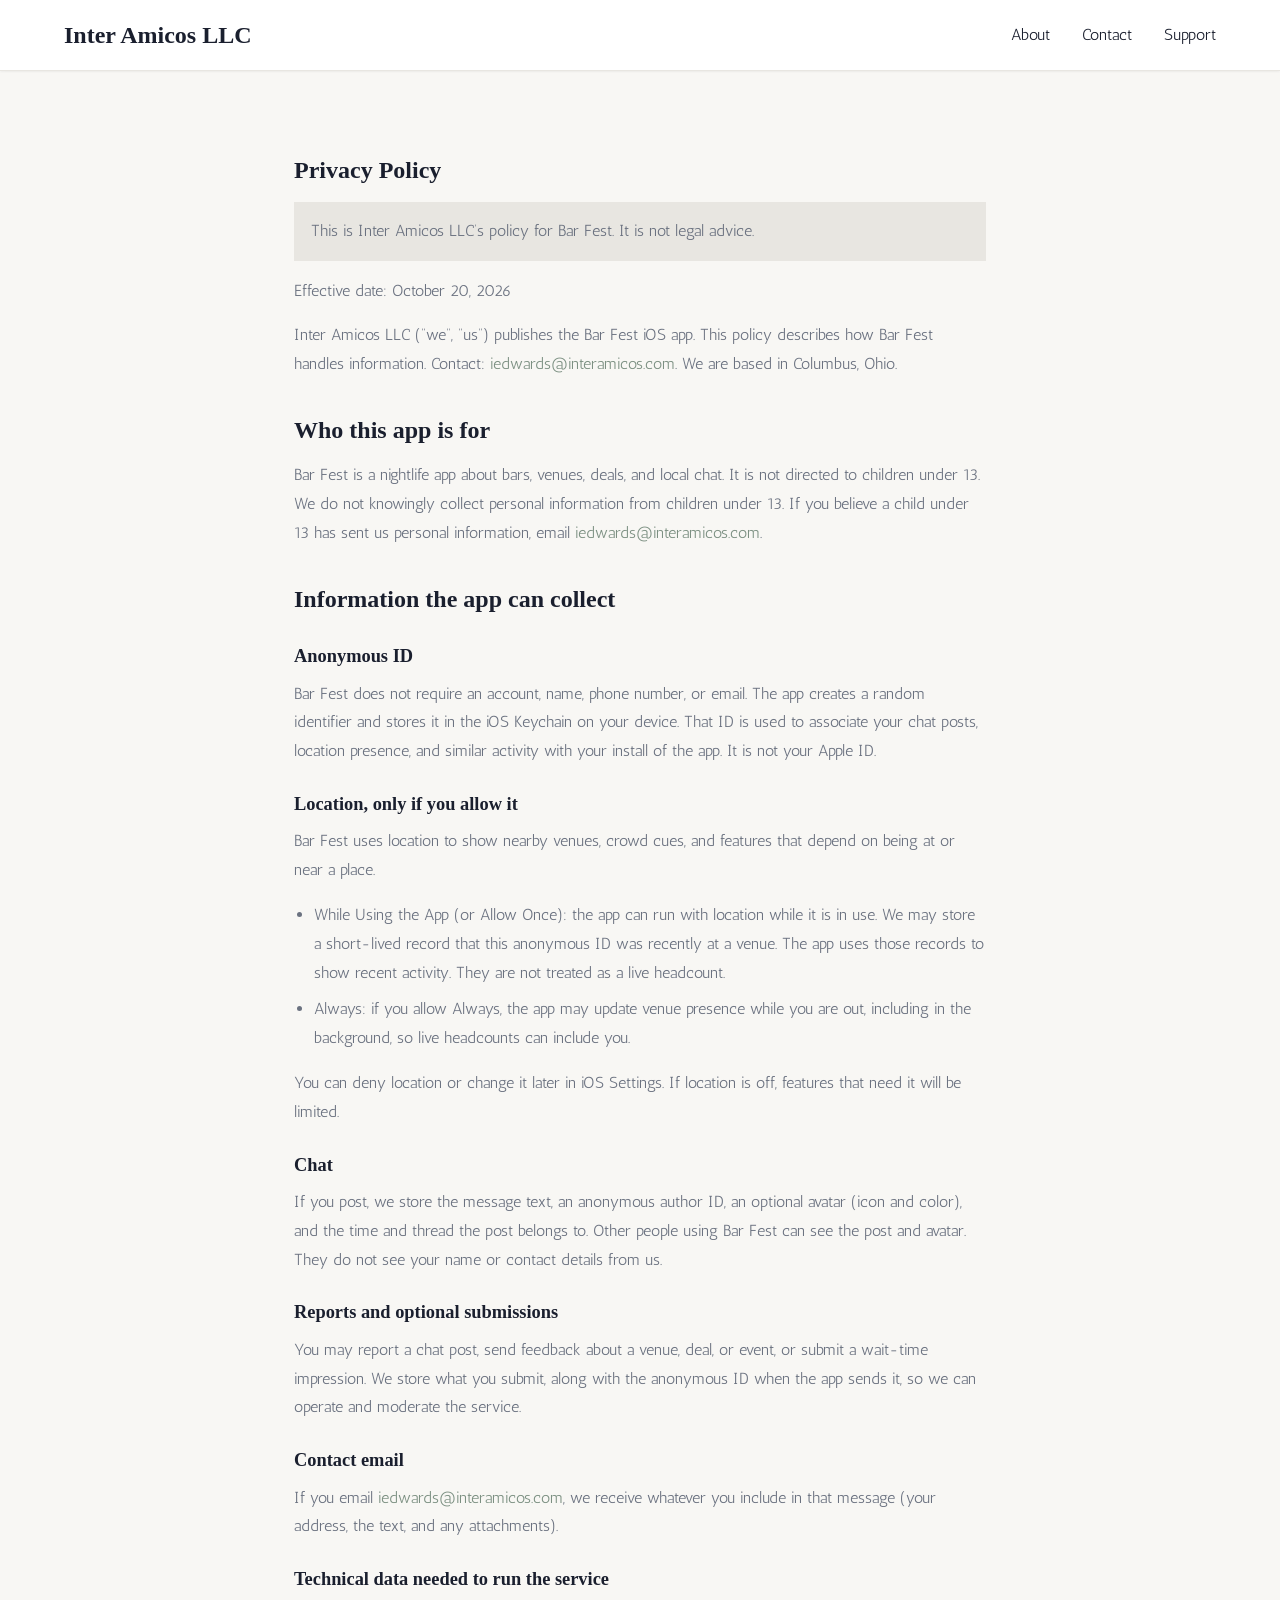
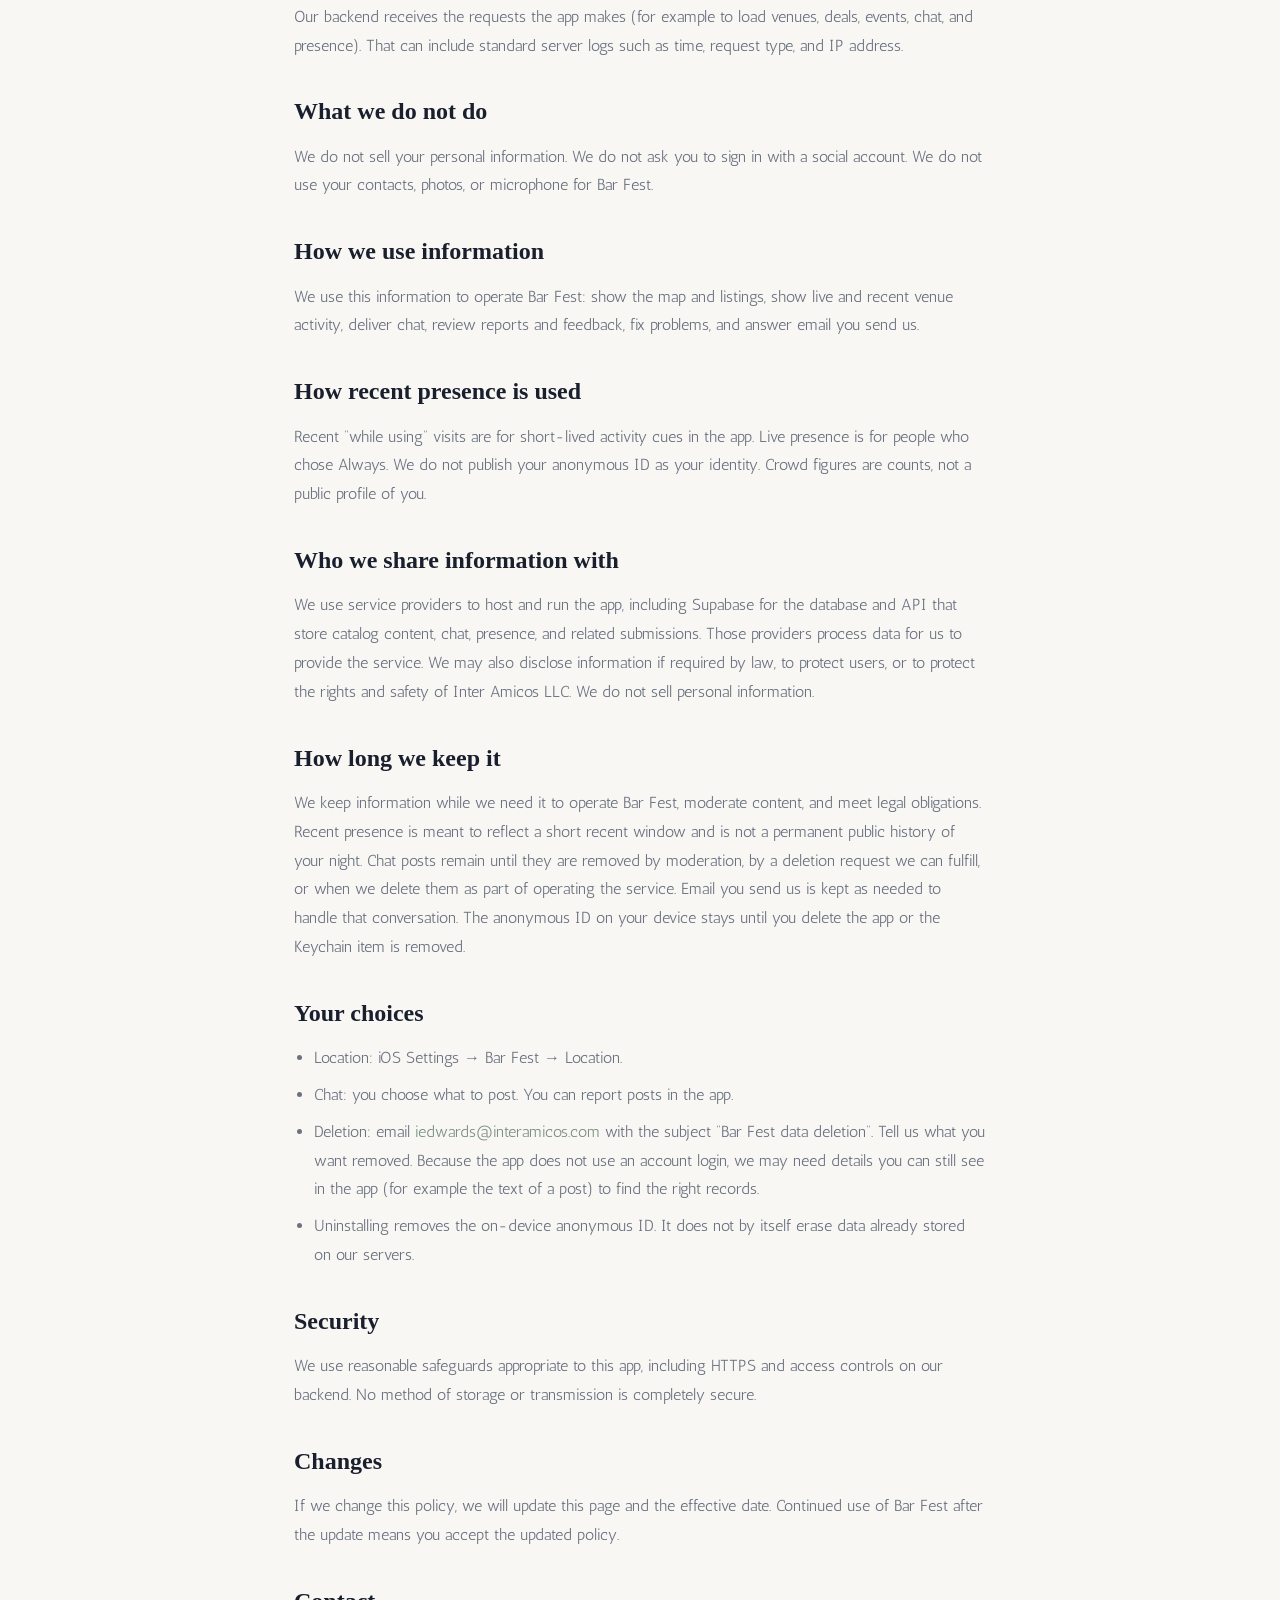
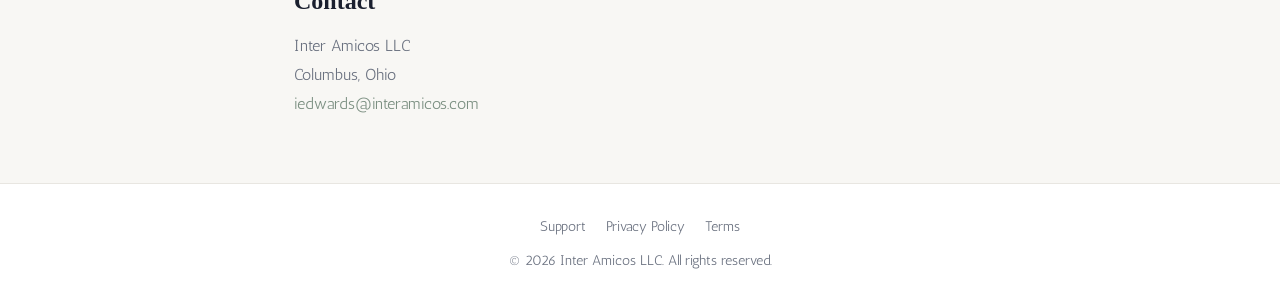
==== privacy/index.html @ 0a15ab3c "v.1 attempt to adjust website to serve as Support URL for Bar Fest app publication Co-authored-by: C" ====
<!DOCTYPE html>
<html lang="en">
<head>
    <meta charset="UTF-8">
    <meta name="viewport" content="width=device-width, initial-scale=1.0">
    <meta name="description" content="Privacy Policy for the Bar Fest iOS app, published by Inter Amicos LLC.">
    <title>Privacy Policy | Inter Amicos LLC</title>
    <link rel="canonical" href="https://iamicos.com/privacy">
    <link rel="stylesheet" href="../global.css">
    <link rel="preconnect" href="https://fonts.googleapis.com">
    <link rel="preconnect" href="https://fonts.gstatic.com" crossorigin>
    <link href="https://fonts.googleapis.com/css2?family=Antic&family=Signifier:wght@400;500;600&family=JetBrains+Mono:wght@400;500&display=swap" rel="stylesheet">
</head>
<body>
    <header class="header">
        <nav class="nav container">
            <div class="nav-brand">
                <a href="/" class="logo-link"><h1 class="logo">Inter Amicos LLC</h1></a>
            </div>
            <ul class="nav-links">
                <li><a href="/#about" class="nav-link">About</a></li>
                <li><a href="/#contact" class="nav-link">Contact</a></li>
                <li><a href="/support" class="nav-link">Support</a></li>
            </ul>
        </nav>
    </header>

    <main>
        <article class="section doc">
            <div class="container doc-container">
                <h2 class="section-title doc-title">Privacy Policy</h2>

                <p class="policy-note">This is Inter Amicos LLC’s policy for Bar Fest. It is not legal advice.</p>

                <p>Effective date: October 20, 2026</p>
                <p>Inter Amicos LLC (“we”, “us”) publishes the Bar Fest iOS app. This policy describes how Bar Fest handles information. Contact: <a href="mailto:iedwards@interamicos.com">iedwards@interamicos.com</a>. We are based in Columbus, Ohio.</p>

                <h2>Who this app is for</h2>
                <p>Bar Fest is a nightlife app about bars, venues, deals, and local chat. It is not directed to children under 13. We do not knowingly collect personal information from children under 13. If you believe a child under 13 has sent us personal information, email <a href="mailto:iedwards@interamicos.com">iedwards@interamicos.com</a>.</p>

                <h2>Information the app can collect</h2>

                <h3>Anonymous ID</h3>
                <p>Bar Fest does not require an account, name, phone number, or email. The app creates a random identifier and stores it in the iOS Keychain on your device. That ID is used to associate your chat posts, location presence, and similar activity with your install of the app. It is not your Apple ID.</p>

                <h3>Location, only if you allow it</h3>
                <p>Bar Fest uses location to show nearby venues, crowd cues, and features that depend on being at or near a place.</p>
                <ul>
                    <li>While Using the App (or Allow Once): the app can run with location while it is in use. We may store a short-lived record that this anonymous ID was recently at a venue. The app uses those records to show recent activity. They are not treated as a live headcount.</li>
                    <li>Always: if you allow Always, the app may update venue presence while you are out, including in the background, so live headcounts can include you.</li>
                </ul>
                <p>You can deny location or change it later in iOS Settings. If location is off, features that need it will be limited.</p>

                <h3>Chat</h3>
                <p>If you post, we store the message text, an anonymous author ID, an optional avatar (icon and color), and the time and thread the post belongs to. Other people using Bar Fest can see the post and avatar. They do not see your name or contact details from us.</p>

                <h3>Reports and optional submissions</h3>
                <p>You may report a chat post, send feedback about a venue, deal, or event, or submit a wait-time impression. We store what you submit, along with the anonymous ID when the app sends it, so we can operate and moderate the service.</p>

                <h3>Contact email</h3>
                <p>If you email <a href="mailto:iedwards@interamicos.com">iedwards@interamicos.com</a>, we receive whatever you include in that message (your address, the text, and any attachments).</p>

                <h3>Technical data needed to run the service</h3>
                <p>Our backend receives the requests the app makes (for example to load venues, deals, events, chat, and presence). That can include standard server logs such as time, request type, and IP address.</p>

                <h2>What we do not do</h2>
                <p>We do not sell your personal information. We do not ask you to sign in with a social account. We do not use your contacts, photos, or microphone for Bar Fest.</p>

                <h2>How we use information</h2>
                <p>We use this information to operate Bar Fest: show the map and listings, show live and recent venue activity, deliver chat, review reports and feedback, fix problems, and answer email you send us.</p>

                <h2>How recent presence is used</h2>
                <p>Recent “while using” visits are for short-lived activity cues in the app. Live presence is for people who chose Always. We do not publish your anonymous ID as your identity. Crowd figures are counts, not a public profile of you.</p>

                <h2>Who we share information with</h2>
                <p>We use service providers to host and run the app, including Supabase for the database and API that store catalog content, chat, presence, and related submissions. Those providers process data for us to provide the service. We may also disclose information if required by law, to protect users, or to protect the rights and safety of Inter Amicos LLC. We do not sell personal information.</p>

                <h2>How long we keep it</h2>
                <p>We keep information while we need it to operate Bar Fest, moderate content, and meet legal obligations. Recent presence is meant to reflect a short recent window and is not a permanent public history of your night. Chat posts remain until they are removed by moderation, by a deletion request we can fulfill, or when we delete them as part of operating the service. Email you send us is kept as needed to handle that conversation. The anonymous ID on your device stays until you delete the app or the Keychain item is removed.</p>

                <h2>Your choices</h2>
                <ul>
                    <li>Location: iOS Settings → Bar Fest → Location.</li>
                    <li>Chat: you choose what to post. You can report posts in the app.</li>
                    <li>Deletion: email <a href="mailto:iedwards@interamicos.com?subject=Bar%20Fest%20data%20deletion">iedwards@interamicos.com</a> with the subject “Bar Fest data deletion”. Tell us what you want removed. Because the app does not use an account login, we may need details you can still see in the app (for example the text of a post) to find the right records.</li>
                    <li>Uninstalling removes the on-device anonymous ID. It does not by itself erase data already stored on our servers.</li>
                </ul>

                <h2>Security</h2>
                <p>We use reasonable safeguards appropriate to this app, including HTTPS and access controls on our backend. No method of storage or transmission is completely secure.</p>

                <h2>Changes</h2>
                <p>If we change this policy, we will update this page and the effective date. Continued use of Bar Fest after the update means you accept the updated policy.</p>

                <h2>Contact</h2>
                <address>
                    Inter Amicos LLC<br>
                    Columbus, Ohio<br>
                    <a href="mailto:iedwards@interamicos.com">iedwards@interamicos.com</a>
                </address>
            </div>
        </article>
    </main>

    <footer class="footer">
        <div class="container">
            <nav class="footer-links" aria-label="Policies">
                <a href="/support">Support</a>
                <a href="/privacy" aria-current="page">Privacy Policy</a>
                <a href="/terms">Terms</a>
            </nav>
            <p class="footer-text">
                &copy; <span id="year"></span> Inter Amicos LLC. All rights reserved.
            </p>
        </div>
    </footer>

    <script>
        document.getElementById('year').textContent = new Date().getFullYear();
    </script>
</body>
</html>
---- global.css ----
:root {
    --background: oklch(0.9761 0.0041 91.4461);
    --foreground: oklch(0.2417 0.0298 269.8827);
    --card: oklch(1.0000 0 0);
    --card-foreground: oklch(0.2417 0.0298 269.8827);
    --popover: oklch(1.0000 0 0);
    --popover-foreground: oklch(0.2417 0.0298 269.8827);
    --primary: oklch(0.6333 0.0309 154.9039);
    --primary-foreground: oklch(1.0000 0 0);
    --secondary: oklch(0.8596 0.0291 119.9919);
    --secondary-foreground: oklch(0.2417 0.0298 269.8827);
    --muted: oklch(0.9251 0.0071 88.6450);
    --muted-foreground: oklch(0.5510 0.0234 264.3637);
    --accent: oklch(0.8242 0.0221 136.6092);
    --accent-foreground: oklch(0.2417 0.0298 269.8827);
    --destructive: oklch(0.5624 0.1743 26.1433);
    --destructive-foreground: oklch(1.0000 0 0);
    --border: oklch(0.9251 0.0071 88.6450);
    --input: oklch(1.0000 0 0);
    --ring: oklch(0.6333 0.0309 154.9039);
    --chart-1: oklch(0.6333 0.0309 154.9039);
    --chart-2: oklch(0.7209 0.0489 120.9474);
    --chart-3: oklch(0.6744 0.0427 136.0110);
    --chart-4: oklch(0.5510 0.0234 264.3637);
    --chart-5: oklch(0.9251 0.0071 88.6450);
    --sidebar: oklch(0.9845 0.0026 106.4477);
    --sidebar-foreground: oklch(0.2417 0.0298 269.8827);
    --sidebar-primary: oklch(0.6333 0.0309 154.9039);
    --sidebar-primary-foreground: oklch(1.0000 0 0);
    --sidebar-accent: oklch(0.9251 0.0071 88.6450);
    --sidebar-accent-foreground: oklch(0.2417 0.0298 269.8827);
    --sidebar-border: oklch(0.9251 0.0071 88.6450);
    --sidebar-ring: oklch(0.6333 0.0309 154.9039);
    --font-sans: Antic, ui-sans-serif, sans-serif, system-ui;
    --font-serif: Signifier, Georgia, serif;
    --font-mono: JetBrains Mono, Courier New, monospace;
    --radius: 0.35rem;
    --shadow-x: 0px;
    --shadow-y: 1px;
    --shadow-blur: 2px;
    --shadow-spread: 0px;
    --shadow-opacity: 0.04;
    --shadow-color: #1a1f2e;
    --shadow-2xs: 0px 1px 2px 0px hsl(225 27.7778% 14.1176% / 0.02);
    --shadow-xs: 0px 1px 2px 0px hsl(225 27.7778% 14.1176% / 0.02);
    --shadow-sm: 0px 1px 2px 0px hsl(225 27.7778% 14.1176% / 0.04), 0px 1px 2px -1px hsl(225 27.7778% 14.1176% / 0.04);
    --shadow: 0px 1px 2px 0px hsl(225 27.7778% 14.1176% / 0.04), 0px 1px 2px -1px hsl(225 27.7778% 14.1176% / 0.04);
    --shadow-md: 0px 1px 2px 0px hsl(225 27.7778% 14.1176% / 0.04), 0px 2px 4px -1px hsl(225 27.7778% 14.1176% / 0.04);
    --shadow-lg: 0px 1px 2px 0px hsl(225 27.7778% 14.1176% / 0.04), 0px 4px 6px -1px hsl(225 27.7778% 14.1176% / 0.04);
    --shadow-xl: 0px 1px 2px 0px hsl(225 27.7778% 14.1176% / 0.04), 0px 8px 10px -1px hsl(225 27.7778% 14.1176% / 0.04);
    --shadow-2xl: 0px 1px 2px 0px hsl(225 27.7778% 14.1176% / 0.10);
    --tracking-normal: 0em;
    --spacing: 0.23rem;
    
    /* Layout utilities */
    --container-max-width: 1200px;
    --container-padding: 1.5rem;
    --section-padding: 4rem 0;
    --spacing-xs: 0.5rem;
    --spacing-sm: 1rem;
    --spacing-md: 2rem;
    --spacing-lg: 3rem;
    --spacing-xl: 4rem;
  }
  
  .dark {
    --background: oklch(0.1448 0 0);
    --foreground: oklch(0.9702 0 0);
    --card: oklch(0.1822 0 0);
    --card-foreground: oklch(0.9702 0 0);
    --popover: oklch(0.1822 0 0);
    --popover-foreground: oklch(0.9702 0 0);
    --primary: oklch(0.6333 0.0309 154.9039);
    --primary-foreground: oklch(0 0 0);
    --secondary: oklch(0.2178 0 0);
    --secondary-foreground: oklch(0.9702 0 0);
    --muted: oklch(0.2178 0 0);
    --muted-foreground: oklch(0.7058 0 0);
    --accent: oklch(0.3709 0.0248 153.9823);
    --accent-foreground: oklch(0.9702 0 0);
    --destructive: oklch(0.6368 0.2078 25.3313);
    --destructive-foreground: oklch(1.0000 0 0);
    --border: oklch(0.2850 0 0);
    --input: oklch(0.1822 0 0);
    --ring: oklch(0.6333 0.0309 154.9039);
    --chart-1: oklch(0.6333 0.0309 154.9039);
    --chart-2: oklch(0.7209 0.0489 120.9474);
    --chart-3: oklch(0.6744 0.0427 136.0110);
    --chart-4: oklch(0.5510 0.0234 264.3637);
    --chart-5: oklch(0.5096 0.0289 152.3460);
    --sidebar: oklch(0.1684 0 0);
    --sidebar-foreground: oklch(0.9702 0 0);
    --sidebar-primary: oklch(0.6333 0.0309 154.9039);
    --sidebar-primary-foreground: oklch(1.0000 0 0);
    --sidebar-accent: oklch(0.2178 0 0);
    --sidebar-accent-foreground: oklch(0.9702 0 0);
    --sidebar-border: oklch(0.2850 0 0);
    --sidebar-ring: oklch(0.6333 0.0309 154.9039);
    --font-sans: Antic, ui-sans-serif, sans-serif, system-ui;
    --font-serif: Signifier, Georgia, serif;
    --font-mono: JetBrains Mono, Courier New, monospace;
    --radius: 0.35rem;
    --shadow-x: 0px;
    --shadow-y: 1px;
    --shadow-blur: 2px;
    --shadow-spread: 0px;
    --shadow-opacity: 0.04;
    --shadow-color: #000000;
    --shadow-2xs: 0px 1px 2px 0px hsl(0 0% 0% / 0.02);
    --shadow-xs: 0px 1px 2px 0px hsl(0 0% 0% / 0.02);
    --shadow-sm: 0px 1px 2px 0px hsl(0 0% 0% / 0.04), 0px 1px 2px -1px hsl(0 0% 0% / 0.04);
    --shadow: 0px 1px 2px 0px hsl(0 0% 0% / 0.04), 0px 1px 2px -1px hsl(0 0% 0% / 0.04);
    --shadow-md: 0px 1px 2px 0px hsl(0 0% 0% / 0.04), 0px 2px 4px -1px hsl(0 0% 0% / 0.04);
    --shadow-lg: 0px 1px 2px 0px hsl(0 0% 0% / 0.04), 0px 4px 6px -1px hsl(0 0% 0% / 0.04);
    --shadow-xl: 0px 1px 2px 0px hsl(0 0% 0% / 0.04), 0px 8px 10px -1px hsl(0 0% 0% / 0.04);
    --shadow-2xl: 0px 1px 2px 0px hsl(0 0% 0% / 0.10);
  }
  
  @theme inline {
    --color-background: var(--background);
    --color-foreground: var(--foreground);
    --color-card: var(--card);
    --color-card-foreground: var(--card-foreground);
    --color-popover: var(--popover);
    --color-popover-foreground: var(--popover-foreground);
    --color-primary: var(--primary);
    --color-primary-foreground: var(--primary-foreground);
    --color-secondary: var(--secondary);
    --color-secondary-foreground: var(--secondary-foreground);
    --color-muted: var(--muted);
    --color-muted-foreground: var(--muted-foreground);
    --color-accent: var(--accent);
    --color-accent-foreground: var(--accent-foreground);
    --color-destructive: var(--destructive);
    --color-destructive-foreground: var(--destructive-foreground);
    --color-border: var(--border);
    --color-input: var(--input);
    --color-ring: var(--ring);
    --color-chart-1: var(--chart-1);
    --color-chart-2: var(--chart-2);
    --color-chart-3: var(--chart-3);
    --color-chart-4: var(--chart-4);
    --color-chart-5: var(--chart-5);
    --color-sidebar: var(--sidebar);
    --color-sidebar-foreground: var(--sidebar-foreground);
    --color-sidebar-primary: var(--sidebar-primary);
    --color-sidebar-primary-foreground: var(--sidebar-primary-foreground);
    --color-sidebar-accent: var(--sidebar-accent);
    --color-sidebar-accent-foreground: var(--sidebar-accent-foreground);
    --color-sidebar-border: var(--sidebar-border);
    --color-sidebar-ring: var(--sidebar-ring);
  
    --font-sans: var(--font-sans);
    --font-mono: var(--font-mono);
    --font-serif: var(--font-serif);
  
    --radius-sm: calc(var(--radius) - 4px);
    --radius-md: calc(var(--radius) - 2px);
    --radius-lg: var(--radius);
    --radius-xl: calc(var(--radius) + 4px);
  
    --shadow-2xs: var(--shadow-2xs);
    --shadow-xs: var(--shadow-xs);
    --shadow-sm: var(--shadow-sm);
    --shadow: var(--shadow);
    --shadow-md: var(--shadow-md);
    --shadow-lg: var(--shadow-lg);
    --shadow-xl: var(--shadow-xl);
    --shadow-2xl: var(--shadow-2xl);
  }

/* Base Styles */
* {
  margin: 0;
  padding: 0;
  box-sizing: border-box;
}

html {
  scroll-behavior: smooth;
}

body {
  font-family: var(--font-sans);
  background-color: var(--background);
  color: var(--foreground);
  line-height: 1.6;
  -webkit-font-smoothing: antialiased;
  -moz-osx-font-smoothing: grayscale;
}

/* Container */
.container {
  max-width: var(--container-max-width);
  margin: 0 auto;
  padding: 0 var(--container-padding);
  width: 100%;
}

/* Header & Navigation */
.header {
  background-color: var(--card);
  border-bottom: 1px solid var(--border);
  position: sticky;
  top: 0;
  z-index: 100;
  box-shadow: var(--shadow-sm);
}

.nav {
  display: flex;
  justify-content: space-between;
  align-items: center;
  padding: 1rem var(--container-padding);
}

.logo-link {
  color: inherit;
  text-decoration: none;
}

.nav-brand .logo {
  font-size: 1.5rem;
  font-weight: 600;
  color: var(--foreground);
  font-family: var(--font-serif);
}

.nav-links {
  display: flex;
  list-style: none;
  gap: 2rem;
}

.nav-link {
  color: var(--foreground);
  text-decoration: none;
  font-weight: 500;
  transition: color 0.2s ease;
}

.nav-link:hover {
  color: var(--primary);
}

/* Hero Section */
.hero {
  background: linear-gradient(135deg, var(--background) 0%, var(--muted) 100%);
  padding: 6rem 0;
  text-align: center;
}

.hero-content {
  max-width: 800px;
  margin: 0 auto;
}

.hero-title {
  font-size: 3.5rem;
  font-weight: 600;
  color: var(--foreground);
  margin-bottom: 1rem;
  font-family: var(--font-serif);
}

.hero-subtitle {
  font-size: 1.5rem;
  color: var(--muted-foreground);
  margin-bottom: 1.5rem;
  font-weight: 400;
}

.hero-description {
  font-size: 1.125rem;
  color: var(--muted-foreground);
  line-height: 1.8;
  max-width: 600px;
  margin: 0 auto;
}

/* Section Styles */
.section {
  padding: var(--section-padding);
}

.section-header {
  text-align: center;
  margin-bottom: 3rem;
}

.section-title {
  font-size: 2.5rem;
  font-weight: 600;
  color: var(--foreground);
  margin-bottom: 1rem;
  font-family: var(--font-serif);
}

.section-description {
  font-size: 1.125rem;
  color: var(--muted-foreground);
}

.about-intro {
  max-width: 700px;
  margin-left: auto;
  margin-right: auto;
  line-height: 1.8;
  margin-bottom: 0.5rem;
}

/* About Section */
.about-content {
  display: grid;
  grid-template-columns: repeat(auto-fit, minmax(300px, 1fr));
  gap: 2rem;
  margin-top: 2rem;
}

/* Card Styles */
.card {
  background-color: var(--card);
  border: 1px solid var(--border);
  border-radius: var(--radius-lg);
  padding: 2rem;
  box-shadow: var(--shadow-md);
  transition: transform 0.2s ease, box-shadow 0.2s ease;
}

.card:hover {
  transform: translateY(-2px);
  box-shadow: var(--shadow-lg);
}

.card-title {
  font-size: 1.5rem;
  font-weight: 600;
  color: var(--foreground);
  margin-bottom: 1rem;
  font-family: var(--font-serif);
}

.card-text {
  color: var(--muted-foreground);
  line-height: 1.8;
}

.card-text + .card-text {
  margin-top: 1rem;
}

.card-text strong {
  color: var(--foreground);
  font-weight: 600;
}

/* Contact Section */
.contact {
  background-color: var(--muted);
}

.contact-content {
  display: grid;
  grid-template-columns: repeat(auto-fit, minmax(250px, 1fr));
  gap: 2rem;
  margin-top: 2rem;
}

.contact-card {
  background-color: var(--card);
  border: 1px solid var(--border);
  border-radius: var(--radius-lg);
  padding: 2rem;
  text-align: center;
  box-shadow: var(--shadow-md);
}

.contact-label {
  font-size: 0.875rem;
  font-weight: 600;
  color: var(--muted-foreground);
  margin-bottom: 0.5rem;
  text-transform: uppercase;
  letter-spacing: 0.05em;
}

.contact-info {
  font-size: 1.125rem;
  color: var(--foreground);
  line-height: 1.6;
}

.contact-link {
  color: var(--primary);
  text-decoration: none;
  transition: color 0.2s ease;
}

.contact-link:hover {
  color: var(--primary);
  text-decoration: underline;
}

.contact-policies {
  display: flex;
  justify-content: center;
  flex-wrap: wrap;
  gap: 0.75rem 1.5rem;
  margin-top: 2rem;
}

/* Footer */
.footer {
  background-color: var(--card);
  border-top: 1px solid var(--border);
  padding: 2rem 0;
  text-align: center;
}

.footer-links {
  display: flex;
  justify-content: center;
  flex-wrap: wrap;
  gap: 0.5rem 1.25rem;
  margin-bottom: 0.75rem;
}

.footer-links a {
  color: var(--muted-foreground);
  font-size: 0.875rem;
  text-decoration: none;
}

.footer-links a:hover {
  color: var(--primary);
  text-decoration: underline;
}

.footer-text {
  color: var(--muted-foreground);
  font-size: 0.875rem;
}

/* Support, privacy, and terms */
.doc {
  padding-top: 3rem;
  padding-bottom: 4rem;
}

.doc-container {
  max-width: 740px;
}

.doc-title {
  text-align: left;
  margin-bottom: 1.25rem;
}

.policy-note {
  color: var(--foreground);
  background-color: var(--muted);
  border: 1px solid var(--border);
  border-radius: var(--radius-lg);
  padding: 0.875rem 1rem;
  margin-bottom: 1.5rem;
  line-height: 1.6;
}

.doc p,
.doc li {
  color: var(--muted-foreground);
  line-height: 1.8;
}

.doc p {
  margin-bottom: 1rem;
}

.doc h2 {
  font-family: var(--font-serif);
  font-size: 1.5rem;
  font-weight: 600;
  color: var(--foreground);
  margin: 2rem 0 0.75rem;
}

.doc h3 {
  font-family: var(--font-serif);
  font-size: 1.15rem;
  font-weight: 600;
  color: var(--foreground);
  margin: 1.5rem 0 0.5rem;
}

.doc ul {
  margin: 0 0 1rem 1.25rem;
}

.doc li + li {
  margin-top: 0.5rem;
}

.doc a {
  color: var(--primary);
  text-decoration: none;
}

.doc a:hover {
  text-decoration: underline;
}

.doc address {
  font-style: normal;
  color: var(--muted-foreground);
  line-height: 1.8;
}

/* Responsive Design */
@media (max-width: 768px) {
  :root {
    --container-padding: 1rem;
    --section-padding: 3rem 0;
  }

  .hero-title {
    font-size: 2.5rem;
  }

  .hero-subtitle {
    font-size: 1.25rem;
  }

  .section-title {
    font-size: 2rem;
  }

  .nav {
    flex-direction: column;
    gap: 1rem;
  }

  .nav-links {
    gap: 1.5rem;
  }

  .about-content,
  .contact-content {
    grid-template-columns: 1fr;
  }

  .hero {
    padding: 4rem 0;
  }
}

@media (max-width: 480px) {
  .hero-title {
    font-size: 2rem;
  }

  .hero-description {
    font-size: 1rem;
  }

  .card,
  .contact-card {
    padding: 1.5rem;
  }
}
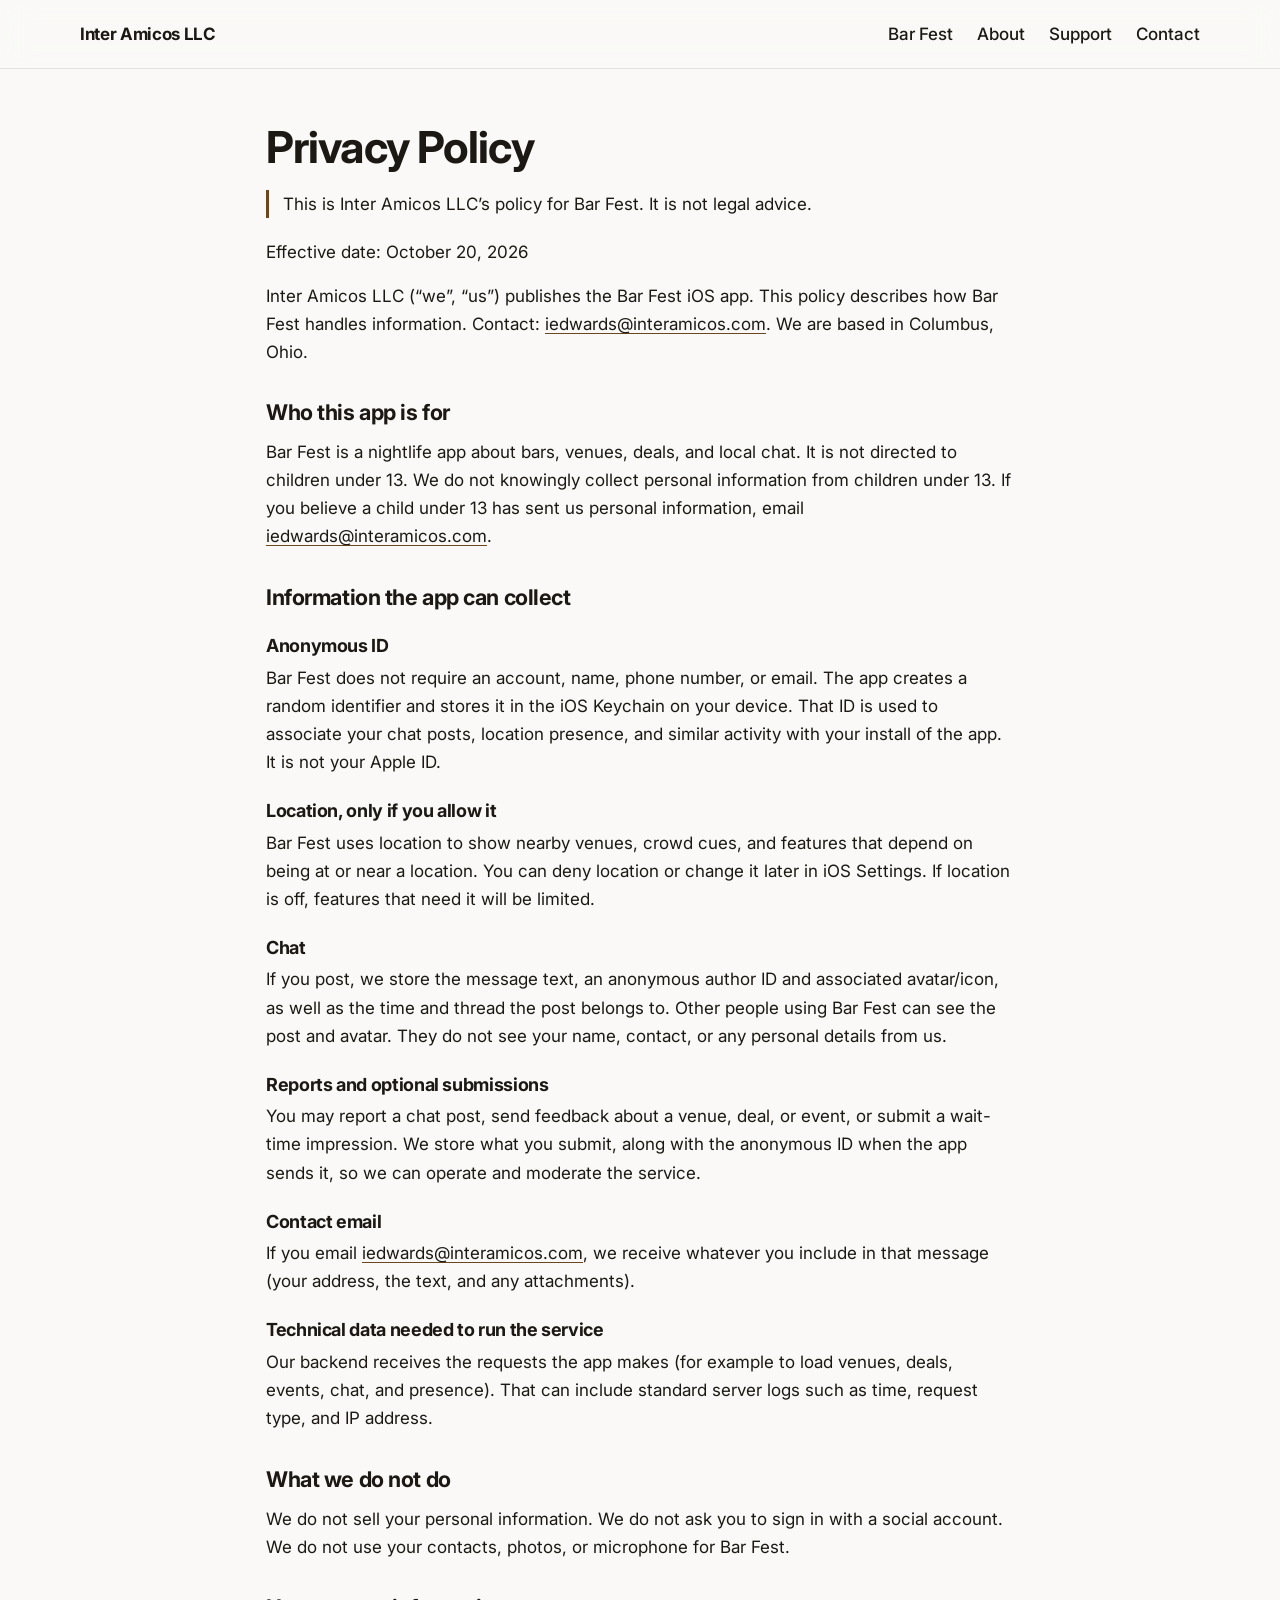
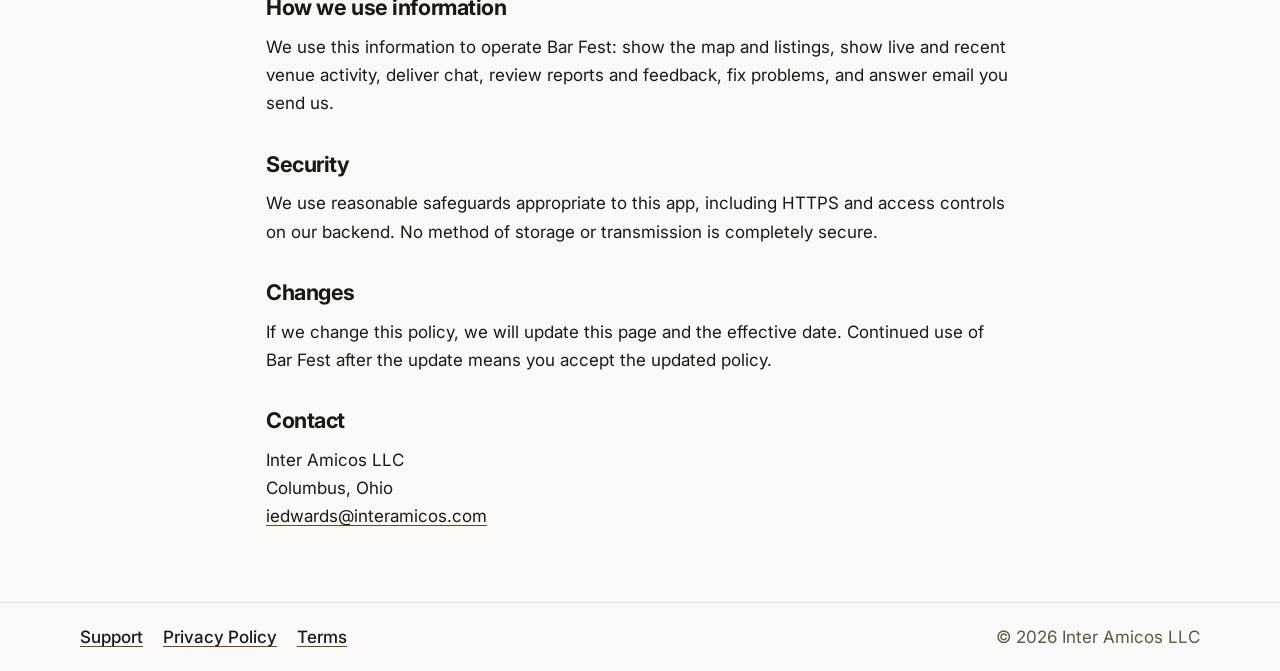
==== commit 0aa66487: "v.2 website update fit for Apple submission - attempt to adjust website to serve as Support URL for " ====
--- a/privacy/index.html
+++ b/privacy/index.html
@@ -4,31 +4,40 @@
     <meta charset="UTF-8">
     <meta name="viewport" content="width=device-width, initial-scale=1.0">
     <meta name="description" content="Privacy Policy for the Bar Fest iOS app, published by Inter Amicos LLC.">
+    <meta name="theme-color" content="#FAF9F7">
+    <link rel="canonical" href="https://iamicos.com/privacy">
+    <meta property="og:title" content="Privacy Policy | Inter Amicos LLC">
+    <meta property="og:description" content="Privacy Policy for the Bar Fest iOS app, published by Inter Amicos LLC.">
+    <meta property="og:type" content="website">
+    <meta property="og:url" content="https://iamicos.com/privacy">
+    <meta property="og:site_name" content="Inter Amicos LLC">
     <title>Privacy Policy | Inter Amicos LLC</title>
-    <link rel="canonical" href="https://iamicos.com/privacy">
+    <script>document.documentElement.classList.add("js");</script>
     <link rel="stylesheet" href="../global.css">
     <link rel="preconnect" href="https://fonts.googleapis.com">
     <link rel="preconnect" href="https://fonts.gstatic.com" crossorigin>
-    <link href="https://fonts.googleapis.com/css2?family=Antic&family=Signifier:wght@400;500;600&family=JetBrains+Mono:wght@400;500&display=swap" rel="stylesheet">
+    <link href="https://fonts.googleapis.com/css2?family=Inter:wght@400;500;700&display=swap" rel="stylesheet">
 </head>
 <body>
-    <header class="header">
-        <nav class="nav container">
-            <div class="nav-brand">
-                <a href="/" class="logo-link"><h1 class="logo">Inter Amicos LLC</h1></a>
-            </div>
-            <ul class="nav-links">
-                <li><a href="/#about" class="nav-link">About</a></li>
-                <li><a href="/#contact" class="nav-link">Contact</a></li>
-                <li><a href="/support" class="nav-link">Support</a></li>
-            </ul>
-        </nav>
+    <header class="site-header">
+        <div class="header-bar container">
+            <a class="wordmark" href="/">Inter Amicos LLC</a>
+            <button class="nav-toggle" type="button" aria-expanded="false" aria-controls="site-nav">Menu</button>
+            <nav class="site-nav" id="site-nav" aria-label="Primary">
+                <ul>
+                    <li><a href="/#bar-fest">Bar Fest</a></li>
+                    <li><a href="/#about">About</a></li>
+                    <li><a href="/#support">Support</a></li>
+                    <li><a href="/#contact">Contact</a></li>
+                </ul>
+            </nav>
+        </div>
     </header>
 
     <main>
-        <article class="section doc">
-            <div class="container doc-container">
-                <h2 class="section-title doc-title">Privacy Policy</h2>
+        <article class="page">
+            <div class="page-inner">
+                <h1>Privacy Policy</h1>
 
                 <p class="policy-note">This is Inter Amicos LLC’s policy for Bar Fest. It is not legal advice.</p>
 
@@ -44,15 +53,10 @@
                 <p>Bar Fest does not require an account, name, phone number, or email. The app creates a random identifier and stores it in the iOS Keychain on your device. That ID is used to associate your chat posts, location presence, and similar activity with your install of the app. It is not your Apple ID.</p>
 
                 <h3>Location, only if you allow it</h3>
-                <p>Bar Fest uses location to show nearby venues, crowd cues, and features that depend on being at or near a place.</p>
-                <ul>
-                    <li>While Using the App (or Allow Once): the app can run with location while it is in use. We may store a short-lived record that this anonymous ID was recently at a venue. The app uses those records to show recent activity. They are not treated as a live headcount.</li>
-                    <li>Always: if you allow Always, the app may update venue presence while you are out, including in the background, so live headcounts can include you.</li>
-                </ul>
-                <p>You can deny location or change it later in iOS Settings. If location is off, features that need it will be limited.</p>
+                <p>Bar Fest uses location to show nearby venues, crowd cues, and features that depend on being at or near a location. You can deny location or change it later in iOS Settings. If location is off, features that need it will be limited.</p>
 
                 <h3>Chat</h3>
-                <p>If you post, we store the message text, an anonymous author ID, an optional avatar (icon and color), and the time and thread the post belongs to. Other people using Bar Fest can see the post and avatar. They do not see your name or contact details from us.</p>
+                <p>If you post, we store the message text, an anonymous author ID and associated avatar/icon, as well as the time and thread the post belongs to. Other people using Bar Fest can see the post and avatar. They do not see your name, contact, or any personal details from us.</p>
 
                 <h3>Reports and optional submissions</h3>
                 <p>You may report a chat post, send feedback about a venue, deal, or event, or submit a wait-time impression. We store what you submit, along with the anonymous ID when the app sends it, so we can operate and moderate the service.</p>
@@ -68,23 +72,6 @@
 
                 <h2>How we use information</h2>
                 <p>We use this information to operate Bar Fest: show the map and listings, show live and recent venue activity, deliver chat, review reports and feedback, fix problems, and answer email you send us.</p>
-
-                <h2>How recent presence is used</h2>
-                <p>Recent “while using” visits are for short-lived activity cues in the app. Live presence is for people who chose Always. We do not publish your anonymous ID as your identity. Crowd figures are counts, not a public profile of you.</p>
-
-                <h2>Who we share information with</h2>
-                <p>We use service providers to host and run the app, including Supabase for the database and API that store catalog content, chat, presence, and related submissions. Those providers process data for us to provide the service. We may also disclose information if required by law, to protect users, or to protect the rights and safety of Inter Amicos LLC. We do not sell personal information.</p>
-
-                <h2>How long we keep it</h2>
-                <p>We keep information while we need it to operate Bar Fest, moderate content, and meet legal obligations. Recent presence is meant to reflect a short recent window and is not a permanent public history of your night. Chat posts remain until they are removed by moderation, by a deletion request we can fulfill, or when we delete them as part of operating the service. Email you send us is kept as needed to handle that conversation. The anonymous ID on your device stays until you delete the app or the Keychain item is removed.</p>
-
-                <h2>Your choices</h2>
-                <ul>
-                    <li>Location: iOS Settings → Bar Fest → Location.</li>
-                    <li>Chat: you choose what to post. You can report posts in the app.</li>
-                    <li>Deletion: email <a href="mailto:iedwards@interamicos.com?subject=Bar%20Fest%20data%20deletion">iedwards@interamicos.com</a> with the subject “Bar Fest data deletion”. Tell us what you want removed. Because the app does not use an account login, we may need details you can still see in the app (for example the text of a post) to find the right records.</li>
-                    <li>Uninstalling removes the on-device anonymous ID. It does not by itself erase data already stored on our servers.</li>
-                </ul>
 
                 <h2>Security</h2>
                 <p>We use reasonable safeguards appropriate to this app, including HTTPS and access controls on our backend. No method of storage or transmission is completely secure.</p>
@@ -102,21 +89,44 @@
         </article>
     </main>
 
-    <footer class="footer">
-        <div class="container">
-            <nav class="footer-links" aria-label="Policies">
-                <a href="/support">Support</a>
+    <footer class="site-footer">
+        <div class="footer-row container">
+            <nav aria-label="Policies">
+                <a href="/#support">Support</a>
                 <a href="/privacy" aria-current="page">Privacy Policy</a>
                 <a href="/terms">Terms</a>
             </nav>
-            <p class="footer-text">
-                &copy; <span id="year"></span> Inter Amicos LLC. All rights reserved.
-            </p>
+            <p>© 2026 Inter Amicos LLC</p>
         </div>
     </footer>
 
     <script>
-        document.getElementById('year').textContent = new Date().getFullYear();
+        (function () {
+            var button = document.querySelector(".nav-toggle");
+            var nav = document.getElementById("site-nav");
+            if (!button || !nav) return;
+
+            function setOpen(open) {
+                button.setAttribute("aria-expanded", open ? "true" : "false");
+                button.textContent = open ? "Close" : "Menu";
+                nav.classList.toggle("is-open", open);
+            }
+
+            button.addEventListener("click", function () {
+                setOpen(button.getAttribute("aria-expanded") !== "true");
+            });
+
+            document.addEventListener("keydown", function (event) {
+                if (event.key === "Escape" && button.getAttribute("aria-expanded") === "true") {
+                    setOpen(false);
+                    button.focus();
+                }
+            });
+
+            nav.addEventListener("click", function (event) {
+                if (event.target.closest("a")) setOpen(false);
+            });
+        })();
     </script>
 </body>
 </html>
--- a/global.css
+++ b/global.css
@@ -1,569 +1,634 @@
 :root {
-    --background: oklch(0.9761 0.0041 91.4461);
-    --foreground: oklch(0.2417 0.0298 269.8827);
-    --card: oklch(1.0000 0 0);
-    --card-foreground: oklch(0.2417 0.0298 269.8827);
-    --popover: oklch(1.0000 0 0);
-    --popover-foreground: oklch(0.2417 0.0298 269.8827);
-    --primary: oklch(0.6333 0.0309 154.9039);
-    --primary-foreground: oklch(1.0000 0 0);
-    --secondary: oklch(0.8596 0.0291 119.9919);
-    --secondary-foreground: oklch(0.2417 0.0298 269.8827);
-    --muted: oklch(0.9251 0.0071 88.6450);
-    --muted-foreground: oklch(0.5510 0.0234 264.3637);
-    --accent: oklch(0.8242 0.0221 136.6092);
-    --accent-foreground: oklch(0.2417 0.0298 269.8827);
-    --destructive: oklch(0.5624 0.1743 26.1433);
-    --destructive-foreground: oklch(1.0000 0 0);
-    --border: oklch(0.9251 0.0071 88.6450);
-    --input: oklch(1.0000 0 0);
-    --ring: oklch(0.6333 0.0309 154.9039);
-    --chart-1: oklch(0.6333 0.0309 154.9039);
-    --chart-2: oklch(0.7209 0.0489 120.9474);
-    --chart-3: oklch(0.6744 0.0427 136.0110);
-    --chart-4: oklch(0.5510 0.0234 264.3637);
-    --chart-5: oklch(0.9251 0.0071 88.6450);
-    --sidebar: oklch(0.9845 0.0026 106.4477);
-    --sidebar-foreground: oklch(0.2417 0.0298 269.8827);
-    --sidebar-primary: oklch(0.6333 0.0309 154.9039);
-    --sidebar-primary-foreground: oklch(1.0000 0 0);
-    --sidebar-accent: oklch(0.9251 0.0071 88.6450);
-    --sidebar-accent-foreground: oklch(0.2417 0.0298 269.8827);
-    --sidebar-border: oklch(0.9251 0.0071 88.6450);
-    --sidebar-ring: oklch(0.6333 0.0309 154.9039);
-    --font-sans: Antic, ui-sans-serif, sans-serif, system-ui;
-    --font-serif: Signifier, Georgia, serif;
-    --font-mono: JetBrains Mono, Courier New, monospace;
-    --radius: 0.35rem;
-    --shadow-x: 0px;
-    --shadow-y: 1px;
-    --shadow-blur: 2px;
-    --shadow-spread: 0px;
-    --shadow-opacity: 0.04;
-    --shadow-color: #1a1f2e;
-    --shadow-2xs: 0px 1px 2px 0px hsl(225 27.7778% 14.1176% / 0.02);
-    --shadow-xs: 0px 1px 2px 0px hsl(225 27.7778% 14.1176% / 0.02);
-    --shadow-sm: 0px 1px 2px 0px hsl(225 27.7778% 14.1176% / 0.04), 0px 1px 2px -1px hsl(225 27.7778% 14.1176% / 0.04);
-    --shadow: 0px 1px 2px 0px hsl(225 27.7778% 14.1176% / 0.04), 0px 1px 2px -1px hsl(225 27.7778% 14.1176% / 0.04);
-    --shadow-md: 0px 1px 2px 0px hsl(225 27.7778% 14.1176% / 0.04), 0px 2px 4px -1px hsl(225 27.7778% 14.1176% / 0.04);
-    --shadow-lg: 0px 1px 2px 0px hsl(225 27.7778% 14.1176% / 0.04), 0px 4px 6px -1px hsl(225 27.7778% 14.1176% / 0.04);
-    --shadow-xl: 0px 1px 2px 0px hsl(225 27.7778% 14.1176% / 0.04), 0px 8px 10px -1px hsl(225 27.7778% 14.1176% / 0.04);
-    --shadow-2xl: 0px 1px 2px 0px hsl(225 27.7778% 14.1176% / 0.10);
-    --tracking-normal: 0em;
-    --spacing: 0.23rem;
-    
-    /* Layout utilities */
-    --container-max-width: 1200px;
-    --container-padding: 1.5rem;
-    --section-padding: 4rem 0;
-    --spacing-xs: 0.5rem;
-    --spacing-sm: 1rem;
-    --spacing-md: 2rem;
-    --spacing-lg: 3rem;
-    --spacing-xl: 4rem;
-  }
-  
-  .dark {
-    --background: oklch(0.1448 0 0);
-    --foreground: oklch(0.9702 0 0);
-    --card: oklch(0.1822 0 0);
-    --card-foreground: oklch(0.9702 0 0);
-    --popover: oklch(0.1822 0 0);
-    --popover-foreground: oklch(0.9702 0 0);
-    --primary: oklch(0.6333 0.0309 154.9039);
-    --primary-foreground: oklch(0 0 0);
-    --secondary: oklch(0.2178 0 0);
-    --secondary-foreground: oklch(0.9702 0 0);
-    --muted: oklch(0.2178 0 0);
-    --muted-foreground: oklch(0.7058 0 0);
-    --accent: oklch(0.3709 0.0248 153.9823);
-    --accent-foreground: oklch(0.9702 0 0);
-    --destructive: oklch(0.6368 0.2078 25.3313);
-    --destructive-foreground: oklch(1.0000 0 0);
-    --border: oklch(0.2850 0 0);
-    --input: oklch(0.1822 0 0);
-    --ring: oklch(0.6333 0.0309 154.9039);
-    --chart-1: oklch(0.6333 0.0309 154.9039);
-    --chart-2: oklch(0.7209 0.0489 120.9474);
-    --chart-3: oklch(0.6744 0.0427 136.0110);
-    --chart-4: oklch(0.5510 0.0234 264.3637);
-    --chart-5: oklch(0.5096 0.0289 152.3460);
-    --sidebar: oklch(0.1684 0 0);
-    --sidebar-foreground: oklch(0.9702 0 0);
-    --sidebar-primary: oklch(0.6333 0.0309 154.9039);
-    --sidebar-primary-foreground: oklch(1.0000 0 0);
-    --sidebar-accent: oklch(0.2178 0 0);
-    --sidebar-accent-foreground: oklch(0.9702 0 0);
-    --sidebar-border: oklch(0.2850 0 0);
-    --sidebar-ring: oklch(0.6333 0.0309 154.9039);
-    --font-sans: Antic, ui-sans-serif, sans-serif, system-ui;
-    --font-serif: Signifier, Georgia, serif;
-    --font-mono: JetBrains Mono, Courier New, monospace;
-    --radius: 0.35rem;
-    --shadow-x: 0px;
-    --shadow-y: 1px;
-    --shadow-blur: 2px;
-    --shadow-spread: 0px;
-    --shadow-opacity: 0.04;
-    --shadow-color: #000000;
-    --shadow-2xs: 0px 1px 2px 0px hsl(0 0% 0% / 0.02);
-    --shadow-xs: 0px 1px 2px 0px hsl(0 0% 0% / 0.02);
-    --shadow-sm: 0px 1px 2px 0px hsl(0 0% 0% / 0.04), 0px 1px 2px -1px hsl(0 0% 0% / 0.04);
-    --shadow: 0px 1px 2px 0px hsl(0 0% 0% / 0.04), 0px 1px 2px -1px hsl(0 0% 0% / 0.04);
-    --shadow-md: 0px 1px 2px 0px hsl(0 0% 0% / 0.04), 0px 2px 4px -1px hsl(0 0% 0% / 0.04);
-    --shadow-lg: 0px 1px 2px 0px hsl(0 0% 0% / 0.04), 0px 4px 6px -1px hsl(0 0% 0% / 0.04);
-    --shadow-xl: 0px 1px 2px 0px hsl(0 0% 0% / 0.04), 0px 8px 10px -1px hsl(0 0% 0% / 0.04);
-    --shadow-2xl: 0px 1px 2px 0px hsl(0 0% 0% / 0.10);
-  }
-  
-  @theme inline {
-    --color-background: var(--background);
-    --color-foreground: var(--foreground);
-    --color-card: var(--card);
-    --color-card-foreground: var(--card-foreground);
-    --color-popover: var(--popover);
-    --color-popover-foreground: var(--popover-foreground);
-    --color-primary: var(--primary);
-    --color-primary-foreground: var(--primary-foreground);
-    --color-secondary: var(--secondary);
-    --color-secondary-foreground: var(--secondary-foreground);
-    --color-muted: var(--muted);
-    --color-muted-foreground: var(--muted-foreground);
-    --color-accent: var(--accent);
-    --color-accent-foreground: var(--accent-foreground);
-    --color-destructive: var(--destructive);
-    --color-destructive-foreground: var(--destructive-foreground);
-    --color-border: var(--border);
-    --color-input: var(--input);
-    --color-ring: var(--ring);
-    --color-chart-1: var(--chart-1);
-    --color-chart-2: var(--chart-2);
-    --color-chart-3: var(--chart-3);
-    --color-chart-4: var(--chart-4);
-    --color-chart-5: var(--chart-5);
-    --color-sidebar: var(--sidebar);
-    --color-sidebar-foreground: var(--sidebar-foreground);
-    --color-sidebar-primary: var(--sidebar-primary);
-    --color-sidebar-primary-foreground: var(--sidebar-primary-foreground);
-    --color-sidebar-accent: var(--sidebar-accent);
-    --color-sidebar-accent-foreground: var(--sidebar-accent-foreground);
-    --color-sidebar-border: var(--sidebar-border);
-    --color-sidebar-ring: var(--sidebar-ring);
-  
-    --font-sans: var(--font-sans);
-    --font-mono: var(--font-mono);
-    --font-serif: var(--font-serif);
-  
-    --radius-sm: calc(var(--radius) - 4px);
-    --radius-md: calc(var(--radius) - 2px);
-    --radius-lg: var(--radius);
-    --radius-xl: calc(var(--radius) + 4px);
-  
-    --shadow-2xs: var(--shadow-2xs);
-    --shadow-xs: var(--shadow-xs);
-    --shadow-sm: var(--shadow-sm);
-    --shadow: var(--shadow);
-    --shadow-md: var(--shadow-md);
-    --shadow-lg: var(--shadow-lg);
-    --shadow-xl: var(--shadow-xl);
-    --shadow-2xl: var(--shadow-2xl);
-  }
-
-/* Base Styles */
-* {
+  --paper: #FAF9F7;
+  --card: #FFFFFF;
+  --ink: #1C1915;
+  --muted: #5C564C;
+  --line: rgba(28, 25, 21, 0.10);
+  --gold: #F2B847;
+  --gold-deep: #6B471F;
+  --green: #6BC794;
+  --amber: #F2B852;
+  --coral: #F56B57;
+  --font: "Inter", system-ui, sans-serif;
+  --radius: 14px;
+  --header-height: 4.25rem;
+  --shadow: 0 1px 2px color-mix(in srgb, var(--ink) 4%, transparent), 0 10px 28px color-mix(in srgb, var(--ink) 6%, transparent);
+}
+
+*,
+*::before,
+*::after {
+  box-sizing: border-box;
+}
+
+html {
+  scroll-behavior: smooth;
+  color-scheme: light;
+}
+
+body {
+  margin: 0;
+  background: var(--paper);
+  color: var(--ink);
+  font-family: var(--font);
+  font-size: 17px;
+  font-weight: 400;
+  line-height: 1.65;
+}
+
+h1,
+h2,
+h3 {
+  font-weight: 700;
+  line-height: 1.2;
+  letter-spacing: -0.02em;
+  color: var(--ink);
+}
+
+p {
+  margin: 0 0 1rem;
+}
+
+a {
+  color: var(--ink);
+  text-decoration-color: var(--gold-deep);
+  text-underline-offset: 0.18em;
+  transition: text-decoration-color 150ms ease;
+}
+
+a:hover {
+  text-decoration-color: var(--gold-deep);
+}
+
+:focus-visible {
+  outline: 2px solid var(--gold-deep);
+  outline-offset: 3px;
+}
+
+::selection {
+  background: color-mix(in srgb, var(--gold) 45%, var(--card));
+  color: var(--ink);
+}
+
+.container {
+  width: min(1120px, calc(100% - 2.5rem));
+  margin-inline: auto;
+}
+
+.narrow {
+  max-width: 40rem;
+}
+
+.site-header {
+  position: sticky;
+  top: 0;
+  z-index: 20;
+  background: color-mix(in srgb, var(--paper) 85%, transparent);
+  backdrop-filter: blur(14px);
+  -webkit-backdrop-filter: blur(14px);
+  border-bottom: 1px solid var(--line);
+}
+
+.header-bar {
+  display: flex;
+  align-items: center;
+  justify-content: space-between;
+  gap: 1rem;
+  min-height: var(--header-height);
+}
+
+.wordmark {
+  color: var(--ink);
+  font-weight: 700;
+  text-decoration: none;
+  letter-spacing: -0.02em;
+  white-space: nowrap;
+}
+
+.wordmark:hover {
+  text-decoration: underline;
+  text-decoration-color: var(--gold-deep);
+}
+
+.nav-toggle {
+  display: none;
+  align-items: center;
+  justify-content: center;
+  min-height: 44px;
+  padding: 0.4rem 0.9rem;
+  border: 1px solid var(--line);
+  border-radius: 999px;
+  background: var(--card);
+  color: var(--ink);
+  font: inherit;
+  font-weight: 500;
+  cursor: pointer;
+  transition: border-color 150ms ease, background-color 150ms ease;
+}
+
+.nav-toggle:hover {
+  border-color: var(--gold-deep);
+}
+
+.site-nav ul {
+  display: flex;
+  align-items: center;
+  gap: 1.5rem;
   margin: 0;
   padding: 0;
-  box-sizing: border-box;
-}
-
-html {
-  scroll-behavior: smooth;
-}
-
-body {
-  font-family: var(--font-sans);
-  background-color: var(--background);
-  color: var(--foreground);
-  line-height: 1.6;
-  -webkit-font-smoothing: antialiased;
-  -moz-osx-font-smoothing: grayscale;
-}
-
-/* Container */
-.container {
-  max-width: var(--container-max-width);
-  margin: 0 auto;
-  padding: 0 var(--container-padding);
+  list-style: none;
+}
+
+.site-nav a {
+  color: var(--ink);
+  font-weight: 500;
+  text-decoration: none;
+}
+
+.site-nav a:hover,
+.site-nav a[aria-current="page"] {
+  text-decoration: underline;
+  text-decoration-color: var(--gold-deep);
+  text-underline-offset: 0.22em;
+}
+
+.hero {
+  padding: 4.5rem 0 3.5rem;
+}
+
+.hero h1 {
+  margin: 0;
+  max-width: 12em;
+  font-size: clamp(2.15rem, 5vw, 3.75rem);
+  line-height: 1.15;
+}
+
+.hero-accent {
+  position: relative;
+  z-index: 0;
+  display: inline-block;
+  white-space: nowrap;
+}
+
+.hero-accent::after {
+  content: "";
+  position: absolute;
+  z-index: -1;
+  left: 0;
+  right: 0;
+  bottom: 0.02em;
+  height: 0.12em;
+  border-radius: 999px;
+  background: var(--gold);
+}
+
+.lede {
+  max-width: 38rem;
+  margin-top: 1.15rem;
+  color: var(--muted);
+  font-size: 1.125rem;
+}
+
+.hero-actions {
+  display: flex;
+  flex-wrap: wrap;
+  gap: 0.75rem;
+  margin-top: 1.75rem;
+}
+
+.hero-screens {
+  display: flex;
+  gap: 1rem;
+  max-width: 100%;
+  margin-top: 2.75rem;
+  padding-bottom: 0.35rem;
+  overflow-x: auto;
+  scroll-snap-type: x mandatory;
+  scroll-padding-inline: 0.25rem;
+  scrollbar-color: var(--gold-deep) transparent;
+}
+
+.phone {
+  flex: 0 0 auto;
+  width: min(68vw, 220px);
+  margin: 0;
+  padding: 7px;
+  scroll-snap-align: start;
+  background: var(--ink);
+  border-radius: 28px;
+  box-shadow: var(--shadow);
+}
+
+.phone img {
+  display: block;
   width: 100%;
-}
-
-/* Header & Navigation */
-.header {
-  background-color: var(--card);
-  border-bottom: 1px solid var(--border);
-  position: sticky;
-  top: 0;
-  z-index: 100;
-  box-shadow: var(--shadow-sm);
-}
-
-.nav {
-  display: flex;
-  justify-content: space-between;
+  height: auto;
+  border-radius: 22px;
+}
+
+@media (min-width: 1100px) {
+  .phone {
+    width: 220px;
+  }
+}
+
+.btn {
+  display: inline-flex;
   align-items: center;
-  padding: 1rem var(--container-padding);
-}
-
-.logo-link {
-  color: inherit;
+  justify-content: center;
+  min-height: 48px;
+  max-width: 100%;
+  padding: 0.7rem 1.2rem;
+  border-radius: 999px;
+  border: 1px solid transparent;
+  font: inherit;
+  font-weight: 500;
+  line-height: 1.3;
+  text-align: center;
   text-decoration: none;
-}
-
-.nav-brand .logo {
-  font-size: 1.5rem;
-  font-weight: 600;
-  color: var(--foreground);
-  font-family: var(--font-serif);
-}
-
-.nav-links {
-  display: flex;
+  overflow-wrap: anywhere;
+  transition: background-color 150ms ease, color 150ms ease, border-color 150ms ease;
+}
+
+.btn-primary {
+  background: var(--ink);
+  color: #fff;
+}
+
+.btn-primary:hover {
+  background: var(--gold-deep);
+  color: #fff;
+}
+
+.btn-secondary {
+  background: var(--card);
+  color: var(--ink);
+  border-color: var(--line);
+}
+
+.btn-secondary:hover {
+  border-color: var(--gold-deep);
+}
+
+.section {
+  padding: 4.5rem 0;
+}
+
+.band {
+  background: color-mix(in srgb, var(--gold) 8%, var(--paper));
+}
+
+.section h2 {
+  margin: 0 0 1.25rem;
+}
+
+.section h2::after {
+  content: "";
+  display: block;
+  width: 2.5rem;
+  height: 3px;
+  margin-top: 0.8rem;
+  border-radius: 999px;
+  background: var(--gold-deep);
+}
+
+.feature-grid {
+  display: grid;
+  grid-template-columns: 1fr;
+  gap: 1rem;
+}
+
+.card {
+  min-width: 0;
+  background: var(--card);
+  border: 1px solid var(--line);
+  border-radius: var(--radius);
+  box-shadow: var(--shadow);
+  padding: 1.35rem 1.3rem 1.45rem;
+  transition: border-color 150ms ease;
+}
+
+.card:hover {
+  border-color: color-mix(in srgb, var(--gold-deep) 35%, var(--line));
+}
+
+.card h3 {
+  margin: 0 0 0.4rem;
+  font-size: 1.125rem;
+}
+
+.card p {
+  margin: 0;
+  color: var(--muted);
+}
+
+.icon {
+  display: grid;
+  place-items: center;
+  width: 2.5rem;
+  height: 2.5rem;
+  margin-bottom: 0.95rem;
+  border-radius: 999px;
+  color: var(--gold-deep);
+}
+
+.icon svg {
+  width: 1.35rem;
+  height: 1.35rem;
+}
+
+.tint-green {
+  background: color-mix(in srgb, var(--green) 32%, var(--card));
+}
+
+.tint-gold {
+  background: color-mix(in srgb, var(--gold) 34%, var(--card));
+}
+
+.tint-amber {
+  background: color-mix(in srgb, var(--amber) 34%, var(--card));
+}
+
+.tint-coral {
+  background: color-mix(in srgb, var(--coral) 28%, var(--card));
+}
+
+.about-copy p:last-child {
+  margin-bottom: 0;
+}
+
+.contact-card {
+  display: flex;
+  flex-direction: column;
+  align-items: center;
+  max-width: 36rem;
+  margin-inline: auto;
+  padding: 2.25rem 1.5rem;
+  text-align: center;
+  background: var(--card);
+  border: 1px solid var(--line);
+  border-radius: var(--radius);
+  box-shadow: var(--shadow);
+}
+
+.contact-card h2 {
+  margin-bottom: 0;
+}
+
+.contact-card h2::after {
+  margin-inline: auto;
+}
+
+.contact-card .btn {
+  margin-top: 1.35rem;
+}
+
+.contact-card p {
+  margin: 0.9rem 0 0;
+  color: var(--muted);
+}
+
+.page {
+  padding: 3.25rem 0 4.5rem;
+}
+
+.page-inner {
+  width: min(68ch, calc(100% - 2.5rem));
+  margin-inline: auto;
+}
+
+.page h1 {
+  margin: 0 0 1rem;
+  font-size: clamp(2rem, 4vw, 2.75rem);
+}
+
+.page h2 {
+  margin: 2.15rem 0 0.75rem;
+  font-size: 1.35rem;
+}
+
+.page h3 {
+  margin: 1.5rem 0 0.45rem;
+  font-size: 1.125rem;
+}
+
+.page p,
+.page li,
+.page address {
+  color: var(--ink);
+}
+
+.page address {
+  font-style: normal;
+  line-height: 1.65;
+}
+
+.page ul {
+  margin: 0 0 1rem;
+  padding-left: 1.25rem;
+}
+
+.page li + li {
+  margin-top: 0.45rem;
+}
+
+.policy-note {
+  margin-bottom: 1.25rem;
+  padding-left: 0.9rem;
+  border-left: 3px solid var(--gold-deep);
+}
+
+.support-block h3 {
+  margin: 2.15rem 0 0.75rem;
+  font-size: 1.35rem;
+}
+
+.support-action {
+  margin: 0.35rem 0 1.15rem;
+}
+
+.faq {
+  display: grid;
+  gap: 0.75rem;
+}
+
+.faq details {
+  background: var(--card);
+  border: 1px solid var(--line);
+  border-radius: var(--radius);
+  box-shadow: var(--shadow);
+}
+
+.faq summary {
+  display: flex;
+  align-items: flex-start;
+  gap: 1rem;
+  min-height: 48px;
+  padding: 1rem 1.15rem;
+  font-weight: 700;
+  cursor: pointer;
   list-style: none;
-  gap: 2rem;
-}
-
-.nav-link {
-  color: var(--foreground);
-  text-decoration: none;
-  font-weight: 500;
-  transition: color 0.2s ease;
-}
-
-.nav-link:hover {
-  color: var(--primary);
-}
-
-/* Hero Section */
-.hero {
-  background: linear-gradient(135deg, var(--background) 0%, var(--muted) 100%);
-  padding: 6rem 0;
-  text-align: center;
-}
-
-.hero-content {
-  max-width: 800px;
-  margin: 0 auto;
-}
-
-.hero-title {
-  font-size: 3.5rem;
-  font-weight: 600;
-  color: var(--foreground);
-  margin-bottom: 1rem;
-  font-family: var(--font-serif);
-}
-
-.hero-subtitle {
-  font-size: 1.5rem;
-  color: var(--muted-foreground);
-  margin-bottom: 1.5rem;
-  font-weight: 400;
-}
-
-.hero-description {
-  font-size: 1.125rem;
-  color: var(--muted-foreground);
-  line-height: 1.8;
-  max-width: 600px;
-  margin: 0 auto;
-}
-
-/* Section Styles */
-.section {
-  padding: var(--section-padding);
-}
-
-.section-header {
-  text-align: center;
-  margin-bottom: 3rem;
-}
-
-.section-title {
-  font-size: 2.5rem;
-  font-weight: 600;
-  color: var(--foreground);
-  margin-bottom: 1rem;
-  font-family: var(--font-serif);
-}
-
-.section-description {
-  font-size: 1.125rem;
-  color: var(--muted-foreground);
-}
-
-.about-intro {
-  max-width: 700px;
+}
+
+.faq summary::-webkit-details-marker {
+  display: none;
+}
+
+.faq summary::after {
+  content: "";
+  flex: 0 0 auto;
+  width: 0.5rem;
+  height: 0.5rem;
+  margin-top: 0.4rem;
   margin-left: auto;
-  margin-right: auto;
-  line-height: 1.8;
-  margin-bottom: 0.5rem;
-}
-
-/* About Section */
-.about-content {
-  display: grid;
-  grid-template-columns: repeat(auto-fit, minmax(300px, 1fr));
-  gap: 2rem;
-  margin-top: 2rem;
-}
-
-/* Card Styles */
-.card {
-  background-color: var(--card);
-  border: 1px solid var(--border);
-  border-radius: var(--radius-lg);
-  padding: 2rem;
-  box-shadow: var(--shadow-md);
-  transition: transform 0.2s ease, box-shadow 0.2s ease;
-}
-
-.card:hover {
-  transform: translateY(-2px);
-  box-shadow: var(--shadow-lg);
-}
-
-.card-title {
-  font-size: 1.5rem;
-  font-weight: 600;
-  color: var(--foreground);
-  margin-bottom: 1rem;
-  font-family: var(--font-serif);
-}
-
-.card-text {
-  color: var(--muted-foreground);
-  line-height: 1.8;
-}
-
-.card-text + .card-text {
-  margin-top: 1rem;
-}
-
-.card-text strong {
-  color: var(--foreground);
-  font-weight: 600;
-}
-
-/* Contact Section */
-.contact {
-  background-color: var(--muted);
-}
-
-.contact-content {
-  display: grid;
-  grid-template-columns: repeat(auto-fit, minmax(250px, 1fr));
-  gap: 2rem;
-  margin-top: 2rem;
-}
-
-.contact-card {
-  background-color: var(--card);
-  border: 1px solid var(--border);
-  border-radius: var(--radius-lg);
-  padding: 2rem;
-  text-align: center;
-  box-shadow: var(--shadow-md);
-}
-
-.contact-label {
-  font-size: 0.875rem;
-  font-weight: 600;
-  color: var(--muted-foreground);
-  margin-bottom: 0.5rem;
-  text-transform: uppercase;
-  letter-spacing: 0.05em;
-}
-
-.contact-info {
-  font-size: 1.125rem;
-  color: var(--foreground);
-  line-height: 1.6;
-}
-
-.contact-link {
-  color: var(--primary);
-  text-decoration: none;
-  transition: color 0.2s ease;
-}
-
-.contact-link:hover {
-  color: var(--primary);
-  text-decoration: underline;
-}
-
-.contact-policies {
-  display: flex;
-  justify-content: center;
+  border-right: 2px solid var(--gold-deep);
+  border-bottom: 2px solid var(--gold-deep);
+  transform: translateY(-0.1rem) rotate(45deg);
+  transition: transform 150ms ease;
+}
+
+.faq details[open] summary::after {
+  transform: translateY(0.15rem) rotate(225deg);
+}
+
+.faq details[open] {
+  border-color: color-mix(in srgb, var(--gold-deep) 40%, var(--line));
+}
+
+.faq-body {
+  padding: 0 1.15rem 1.1rem;
+}
+
+.faq-body p:last-child {
+  margin-bottom: 0;
+}
+
+.policy-row {
+  display: flex;
   flex-wrap: wrap;
   gap: 0.75rem 1.5rem;
-  margin-top: 2rem;
-}
-
-/* Footer */
-.footer {
-  background-color: var(--card);
-  border-top: 1px solid var(--border);
-  padding: 2rem 0;
-  text-align: center;
-}
-
-.footer-links {
-  display: flex;
-  justify-content: center;
+}
+
+.policy-row p {
+  margin: 0;
+  overflow-wrap: anywhere;
+}
+
+.site-footer {
+  border-top: 1px solid var(--line);
+}
+
+.footer-row {
+  display: flex;
   flex-wrap: wrap;
-  gap: 0.5rem 1.25rem;
-  margin-bottom: 0.75rem;
-}
-
-.footer-links a {
-  color: var(--muted-foreground);
-  font-size: 0.875rem;
-  text-decoration: none;
-}
-
-.footer-links a:hover {
-  color: var(--primary);
-  text-decoration: underline;
-}
-
-.footer-text {
-  color: var(--muted-foreground);
-  font-size: 0.875rem;
-}
-
-/* Support, privacy, and terms */
-.doc {
-  padding-top: 3rem;
-  padding-bottom: 4rem;
-}
-
-.doc-container {
-  max-width: 740px;
-}
-
-.doc-title {
-  text-align: left;
-  margin-bottom: 1.25rem;
-}
-
-.policy-note {
-  color: var(--foreground);
-  background-color: var(--muted);
-  border: 1px solid var(--border);
-  border-radius: var(--radius-lg);
-  padding: 0.875rem 1rem;
-  margin-bottom: 1.5rem;
-  line-height: 1.6;
-}
-
-.doc p,
-.doc li {
-  color: var(--muted-foreground);
-  line-height: 1.8;
-}
-
-.doc p {
-  margin-bottom: 1rem;
-}
-
-.doc h2 {
-  font-family: var(--font-serif);
-  font-size: 1.5rem;
-  font-weight: 600;
-  color: var(--foreground);
-  margin: 2rem 0 0.75rem;
-}
-
-.doc h3 {
-  font-family: var(--font-serif);
-  font-size: 1.15rem;
-  font-weight: 600;
-  color: var(--foreground);
-  margin: 1.5rem 0 0.5rem;
-}
-
-.doc ul {
-  margin: 0 0 1rem 1.25rem;
-}
-
-.doc li + li {
-  margin-top: 0.5rem;
-}
-
-.doc a {
-  color: var(--primary);
-  text-decoration: none;
-}
-
-.doc a:hover {
-  text-decoration: underline;
-}
-
-.doc address {
-  font-style: normal;
-  color: var(--muted-foreground);
-  line-height: 1.8;
-}
-
-/* Responsive Design */
+  align-items: center;
+  justify-content: space-between;
+  gap: 0.75rem 1.5rem;
+  padding-top: 1.25rem;
+  padding-bottom: 1.25rem;
+}
+
+.site-footer nav {
+  display: flex;
+  flex-wrap: wrap;
+  gap: 0.75rem 1.25rem;
+}
+
+.site-footer a {
+  font-weight: 500;
+}
+
+.site-footer p {
+  margin: 0;
+  color: var(--muted);
+}
+
+#features,
+#bar-fest,
+#about,
+#support,
+#contact {
+  scroll-margin-top: calc(var(--header-height) + 0.75rem);
+}
+
+@media (min-width: 768px) {
+  .feature-grid {
+    grid-template-columns: 1fr 1fr;
+  }
+}
+
 @media (max-width: 768px) {
-  :root {
-    --container-padding: 1rem;
-    --section-padding: 3rem 0;
-  }
-
-  .hero-title {
-    font-size: 2.5rem;
-  }
-
-  .hero-subtitle {
-    font-size: 1.25rem;
-  }
-
-  .section-title {
-    font-size: 2rem;
-  }
-
-  .nav {
+  .container {
+    width: min(1120px, calc(100% - 2rem));
+  }
+
+  .header-bar {
+    flex-wrap: wrap;
+  }
+
+  .site-nav {
+    width: 100%;
+  }
+
+  .site-nav ul {
     flex-direction: column;
-    gap: 1rem;
-  }
-
-  .nav-links {
-    gap: 1.5rem;
-  }
-
-  .about-content,
-  .contact-content {
-    grid-template-columns: 1fr;
+    align-items: stretch;
+    gap: 0;
+    padding-bottom: 0.75rem;
+  }
+
+  .site-nav a {
+    display: block;
+    padding: 0.75rem 0.15rem;
+  }
+
+  .js .nav-toggle {
+    display: inline-flex;
+  }
+
+  .js .header-bar {
+    flex-wrap: nowrap;
+  }
+
+  .js .site-nav {
+    display: none;
+    position: absolute;
+    top: 100%;
+    left: 0;
+    right: 0;
+    width: auto;
+    padding: 0.35rem 1rem 0.85rem;
+    background: var(--paper);
+    border-bottom: 1px solid var(--line);
+  }
+
+  .js .site-nav.is-open {
+    display: block;
   }
 
   .hero {
-    padding: 4rem 0;
-  }
-}
-
-@media (max-width: 480px) {
-  .hero-title {
-    font-size: 2rem;
-  }
-
-  .hero-description {
-    font-size: 1rem;
-  }
-
-  .card,
-  .contact-card {
-    padding: 1.5rem;
-  }
-}+    padding: 2.75rem 0 2.25rem;
+  }
+
+  .section {
+    padding: 3.25rem 0;
+  }
+
+  .footer-row,
+  .site-footer nav {
+    justify-content: center;
+  }
+}
+
+@media (prefers-reduced-motion: reduce) {
+  html {
+    scroll-behavior: auto;
+  }
+
+  *,
+  *::before,
+  *::after {
+    animation: none !important;
+    transition: none !important;
+  }
+}
